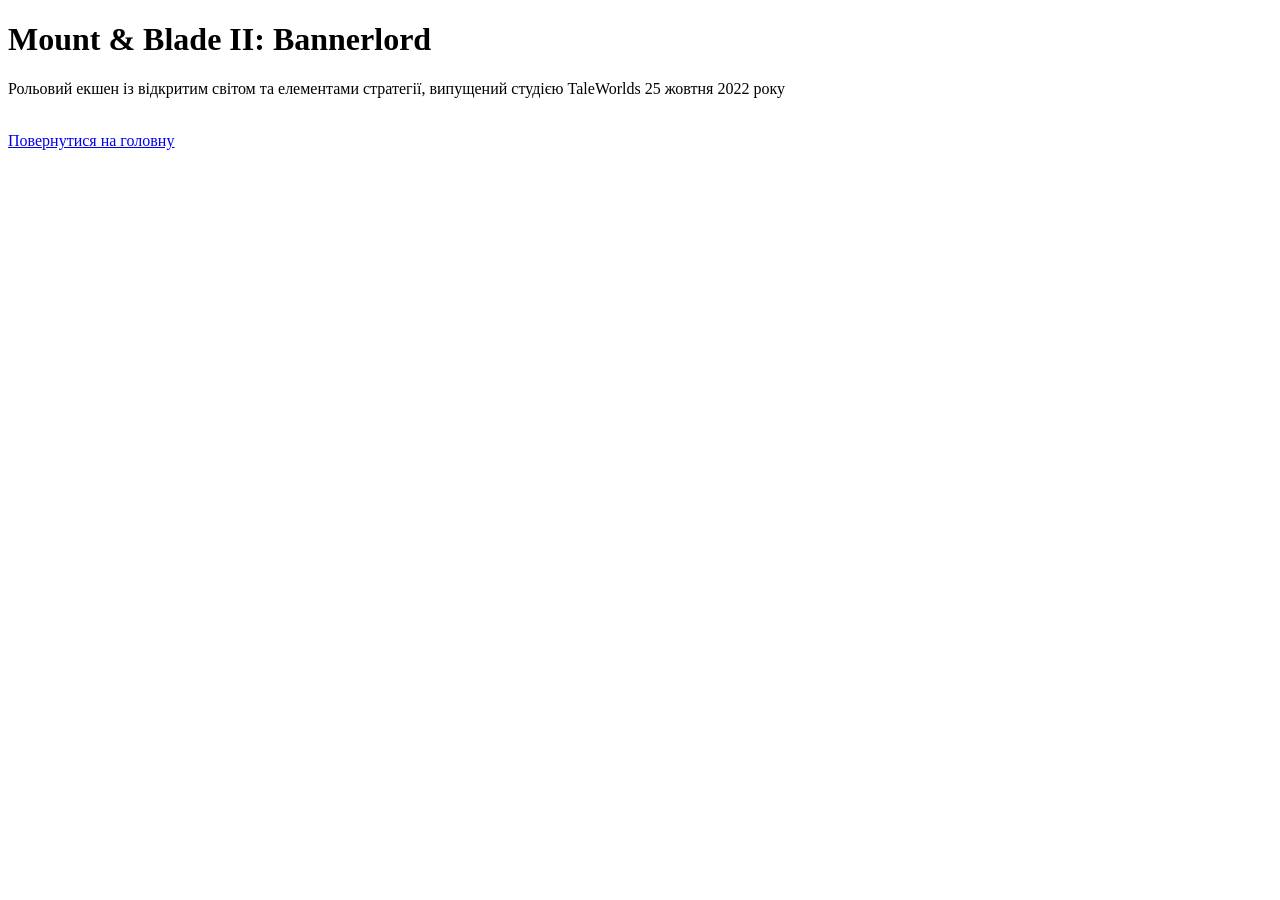
==== bannerlord.html @ 144d04d4 "Лаб_1" ====
<!DOCTYPE html>
<html lang="uk">
<head>
    <meta charset="UTF-8">
    <meta name="Maksym" content="Pinchuk">
    <title>Огляд Bannerlord</title>
</head>
<body>
    <h1>Mount & Blade II: Bannerlord</h1>
    <p>Рольовий екшен із відкритим світом та елементами стратегії, випущений студією TaleWorlds 25 жовтня 2022 року</p>
    <br>
    <a href="index.html">Повернутися на головну</a>
</body>
</html>
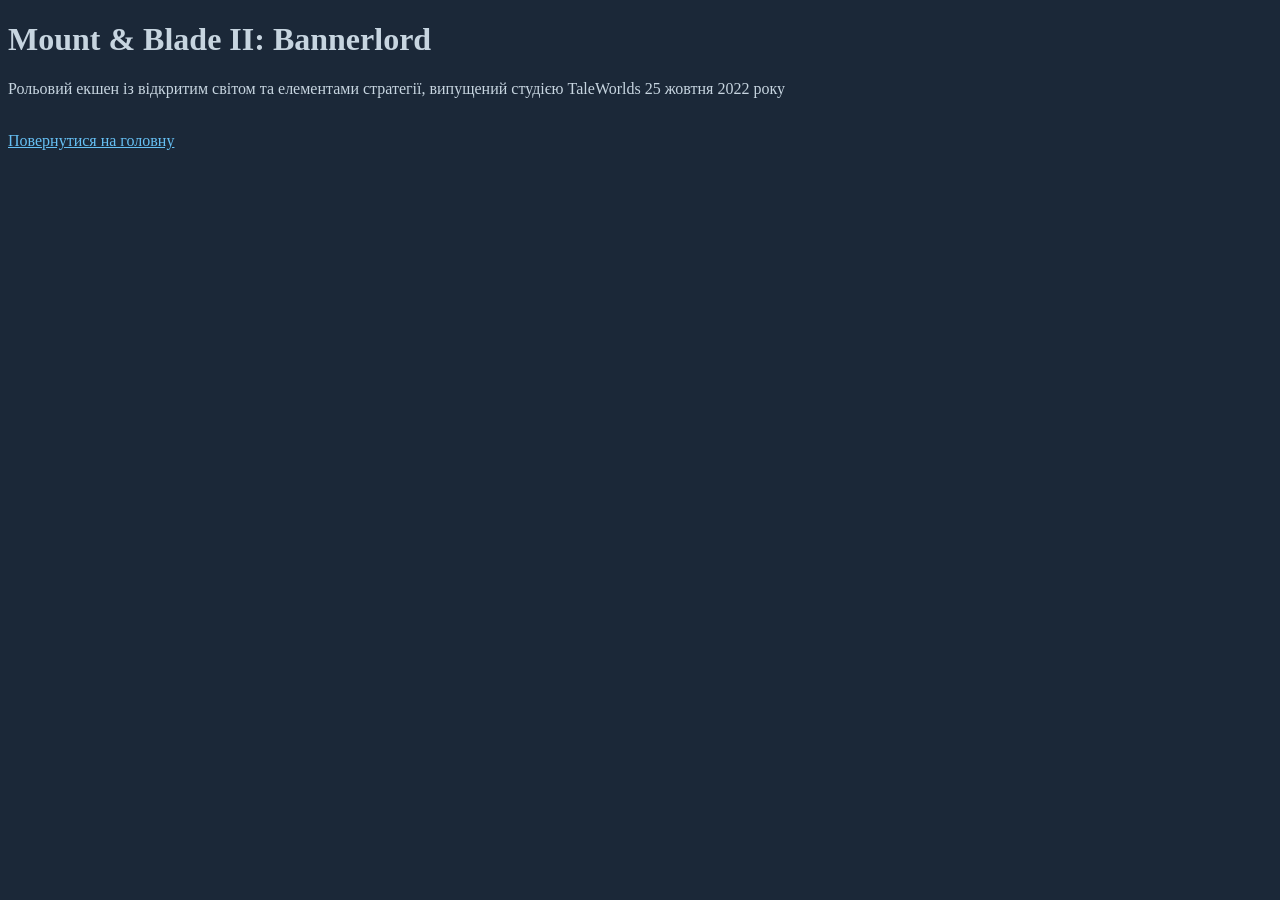
==== commit 02af2aa3: "Lab 2" ====
--- a/bannerlord.html
+++ b/bannerlord.html
@@ -2,10 +2,10 @@
 <html lang="uk">
 <head>
     <meta charset="UTF-8">
-    <meta name="Maksym" content="Pinchuk">
+    <meta name="author" content="Maksym Pinchuk">
     <title>Огляд Bannerlord</title>
 </head>
-<body>
+<body bgcolor="#1b2838" text="#c7d5e0" link="#66c0f4" vlink="#a3b4c6" alink="#ffffff">
     <h1>Mount & Blade II: Bannerlord</h1>
     <p>Рольовий екшен із відкритим світом та елементами стратегії, випущений студією TaleWorlds 25 жовтня 2022 року</p>
     <br>
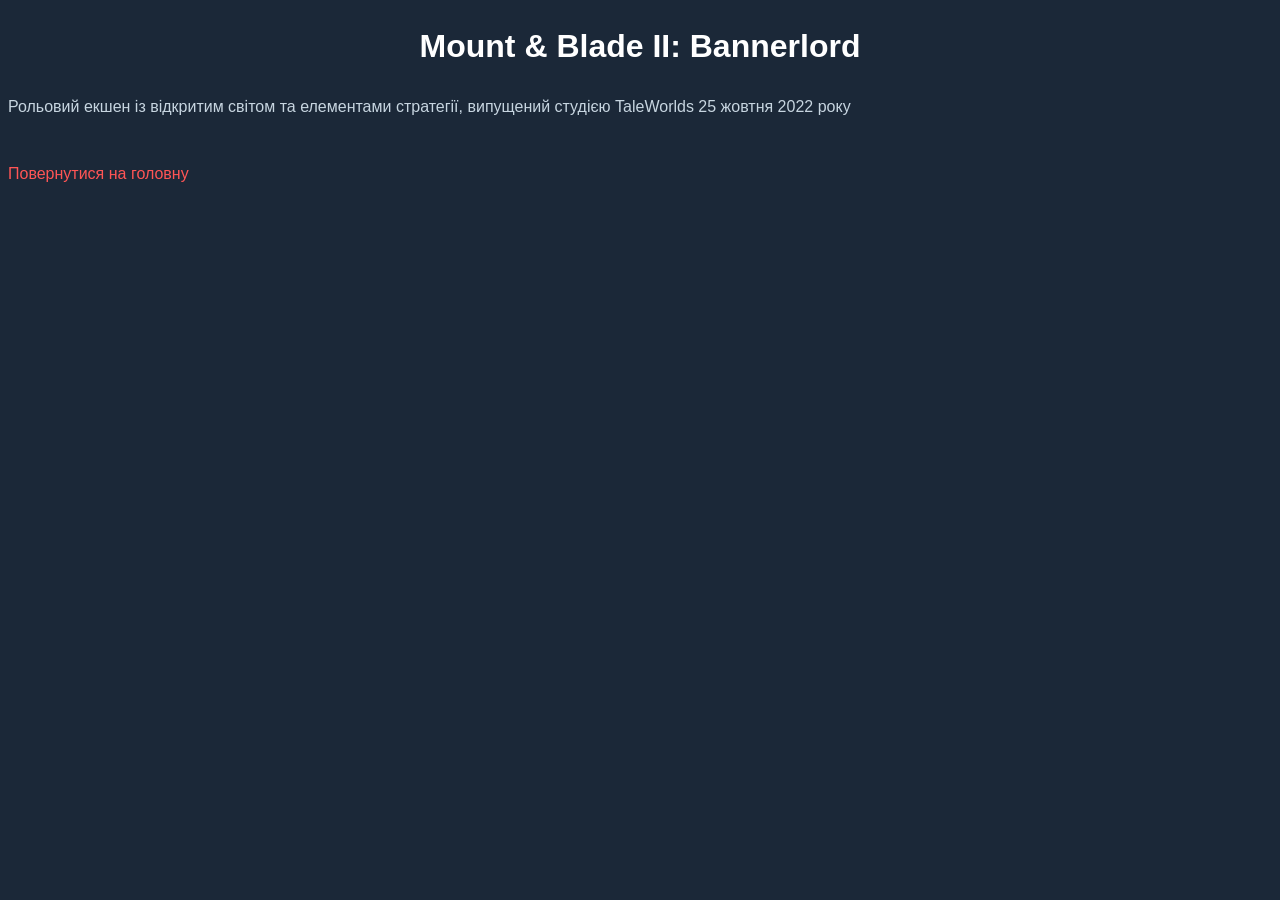
==== commit 6acc28d7: "Lab 3" ====
--- a/bannerlord.html
+++ b/bannerlord.html
@@ -4,8 +4,15 @@
     <meta charset="UTF-8">
     <meta name="author" content="Maksym Pinchuk">
     <title>Огляд Bannerlord</title>
+        <link rel="stylesheet" href="style.css">
+
+    <style>
+        a {
+            color: #ff5555;
+        }
+    </style>
 </head>
-<body bgcolor="#1b2838" text="#c7d5e0" link="#66c0f4" vlink="#a3b4c6" alink="#ffffff">
+<body">
     <h1>Mount & Blade II: Bannerlord</h1>
     <p>Рольовий екшен із відкритим світом та елементами стратегії, випущений студією TaleWorlds 25 жовтня 2022 року</p>
     <br>
--- a/style.css
+++ b/style.css
@@ -0,0 +1,55 @@
+body {
+    background-color: #1b2838; 
+    color: #c7d5e0;            
+    font-family: Arial, sans-serif; 
+    line-height: 1.6;
+}
+
+h1, h2, h3 {
+    color: #ffffff;
+    text-align: center;
+}
+
+a {
+    color: #66c0f4; 
+    text-decoration: none;
+}
+.mine{
+    display: flex;
+    justify-content: center; 
+}
+
+#mobs-title {
+    color: #a3b4c6;
+    font-style: italic;
+}
+
+.special-text {
+    color: #ffcc00 !important; 
+    font-weight: bold;
+    font-size: 18px; 
+}
+
+ul, ol, dl {
+    background-color: #171a21; 
+    border: 2px solid #2a475e; 
+    padding: 15px 30px;        
+    margin: 20px 0;            
+}
+
+table {
+    width: 100%;
+    border-collapse: collapse; 
+    margin-bottom: 25px; 
+}
+
+th, td {
+    border: 1px solid #455465; 
+    padding: 12px;             
+    text-align: center;
+}
+
+th {
+    background-color: #2a475e; 
+    color: #ffffff;
+}
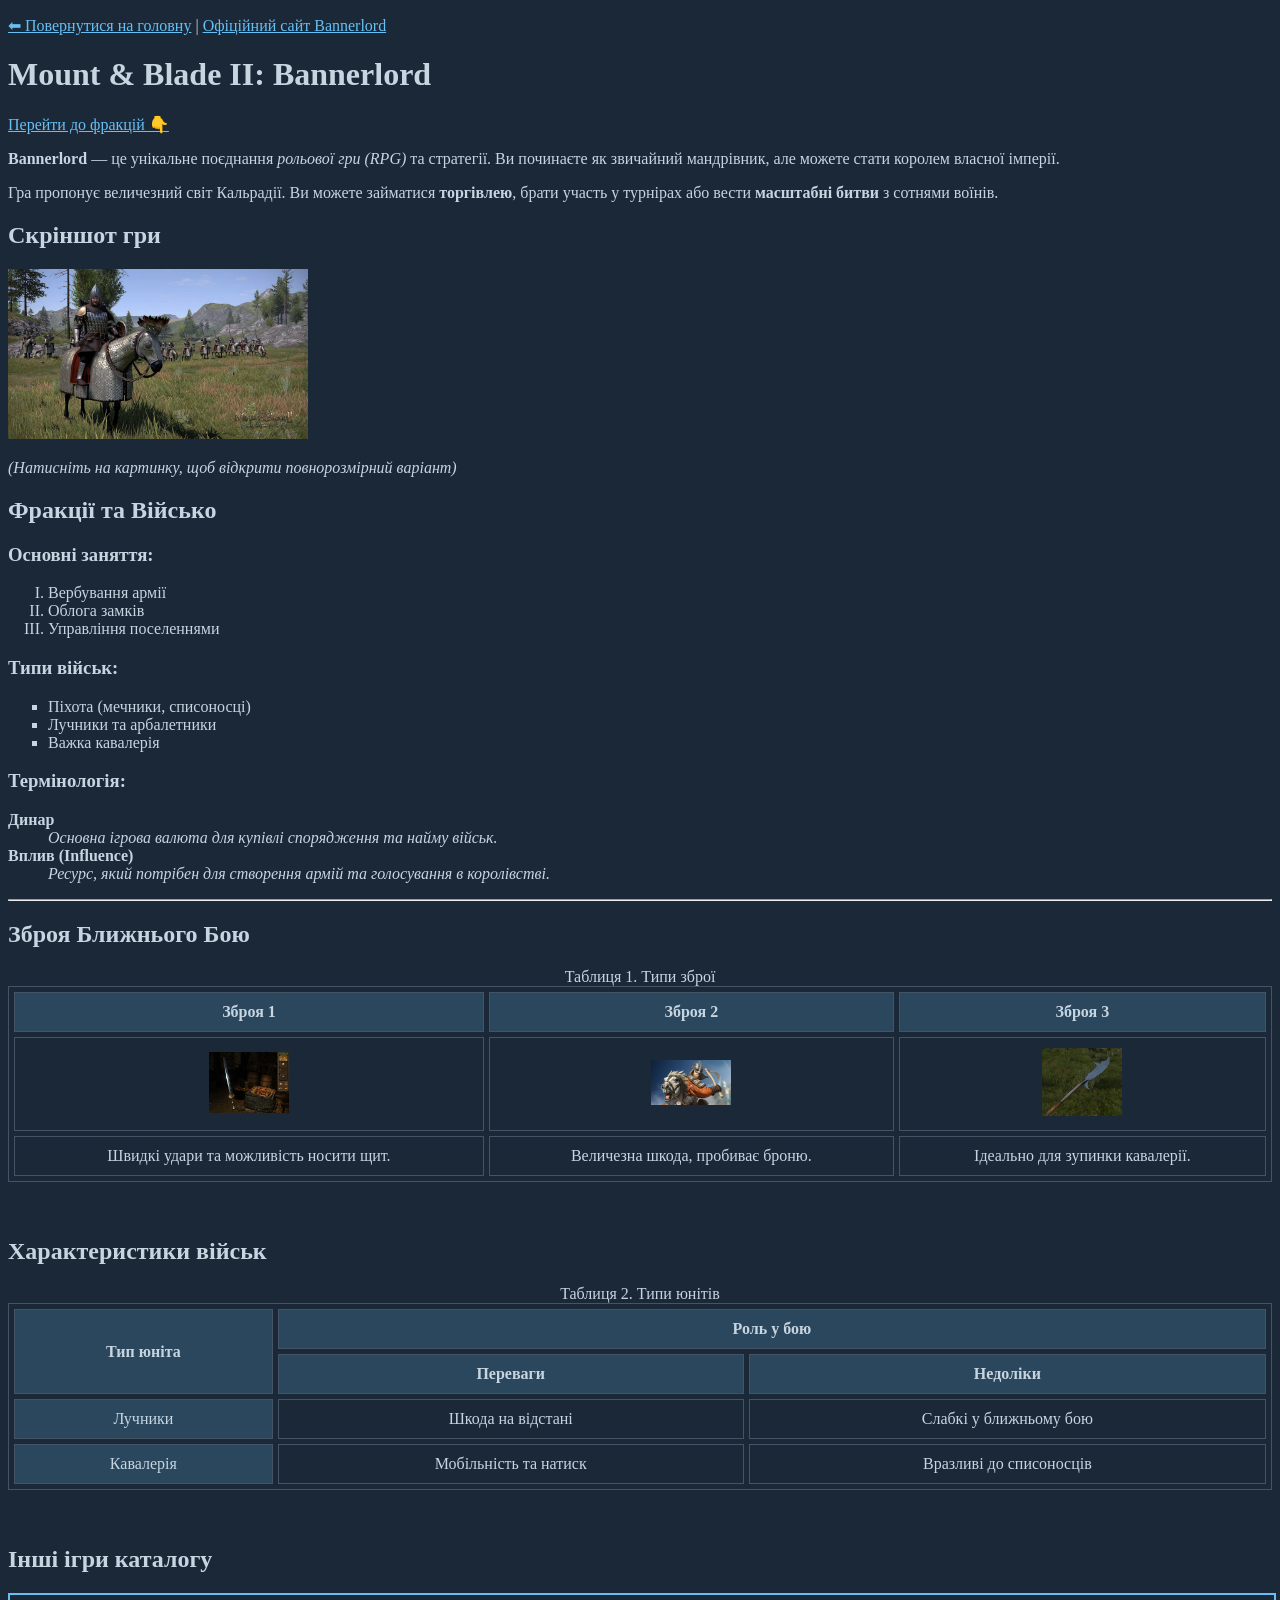
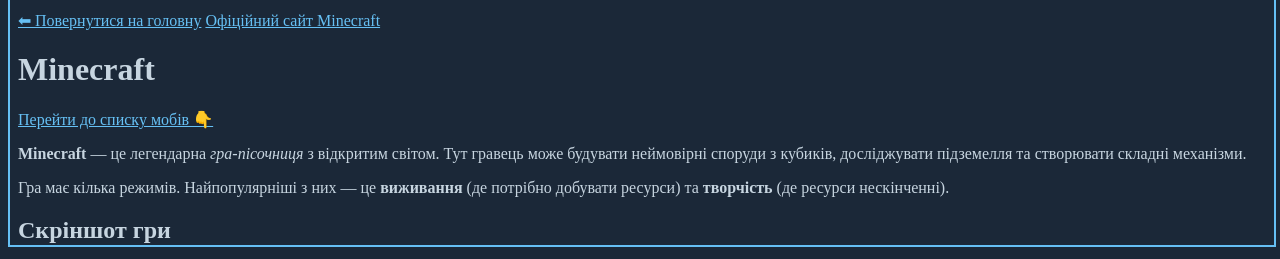
==== commit a26e3bc9: "Lab 2 ready_ful" ====
--- a/bannerlord.html
+++ b/bannerlord.html
@@ -3,19 +3,111 @@
 <head>
     <meta charset="UTF-8">
     <meta name="author" content="Maksym Pinchuk">
-    <title>Огляд Bannerlord</title>
-        <link rel="stylesheet" href="style.css">
+    <title>Огляд Mount & Blade II: Bannerlord</title>
+</head>
 
-    <style>
-        a {
-            color: #ff5555;
-        }
-    </style>
-</head>
-<body">
+<body bgcolor="#1b2838" text="#c7d5e0" link="#66c0f4" vlink="#a3b4c6" alink="#ffffff">
+
+    <p>
+        <a href="index.html">⬅ Повернутися на головну</a> | 
+        <a href="https://www.taleworlds.com/en/Games/Bannerlord" target="_blank">Офіційний сайт Bannerlord</a>
+    </p>
+
     <h1>Mount & Blade II: Bannerlord</h1>
-    <p>Рольовий екшен із відкритим світом та елементами стратегії, випущений студією TaleWorlds 25 жовтня 2022 року</p>
-    <br>
-    <a href="index.html">Повернутися на головну</a>
+
+    <p><a href="#factions">Перейти до фракцій 👇</a></p>
+
+    <p><b>Bannerlord</b> — це унікальне поєднання <i>рольової гри (RPG)</i> та стратегії. Ви починаєте як звичайний мандрівник, але можете стати королем власної імперії.</p>
+    
+    <p>Гра пропонує величезний світ Кальрадії. Ви можете займатися <b>торгівлею</b>, брати участь у турнірах або вести <b>масштабні битви</b> з сотнями воїнів.</p>
+
+    <h2>Скріншот гри</h2>
+    <a href="banner_main.jpeg" target="_blank">
+        <img src="banner_main.jpeg" alt="Bannerlord скріншот" width="300" height="170">
+    </a>
+    <p><i>(Натисніть на картинку, щоб відкрити повнорозмірний варіант)</i></p>
+
+    <h2 id="factions">Фракції та Військо</h2>
+    
+    <h3>Основні заняття:</h3>
+    <ol type="I">
+        <li>Вербування армії</li>
+        <li>Облога замків</li>
+        <li>Управління поселеннями</li>
+    </ol>
+
+    <h3>Типи військ:</h3>
+    <ul type="square">
+        <li>Піхота (мечники, списоносці)</li>
+        <li>Лучники та арбалетники</li>
+        <li>Важка кавалерія</li>
+    </ul>
+
+    <h3>Термінологія:</h3>
+    <dl>
+        <dt><b>Динар</b></dt>
+        <dd><i>Основна ігрова валюта для купівлі спорядження та найму військ.</i></dd>
+        
+        <dt><b>Вплив (Influence)</b></dt>
+        <dd><i>Ресурс, який потрібен для створення армій та голосування в королівстві.</i></dd>
+    </dl>
+
+    <hr>
+
+    <h2>Зброя Ближнього Бою</h2>
+    <table border="1" bordercolor="#455465" cellspacing="5" cellpadding="10" width="100%">
+        <caption>Таблиця 1. Типи зброї</caption>
+        <tr bgcolor="#2a475e">
+            <th>Зброя 1</th>
+            <th>Зброя 2</th>
+            <th>Зброя 3</th>
+        </tr>
+        <tr align="center">
+            <td><img src="sword.jpeg" alt="Одноручний меч" width="80"></td>
+            <td><img src="axe.jpeg" alt="Дворучна сокира" width="80"></td>
+            <td><img src="spear.jpeg" alt="Спис" width="80"></td>
+        </tr>
+        <tr align="center">
+            <td>Швидкі удари та можливість носити щит.</td>
+            <td>Величезна шкода, пробиває броню.</td>
+            <td>Ідеально для зупинки кавалерії.</td>
+        </tr>
+    </table>
+
+    <br><br>
+
+    <h2>Характеристики військ</h2>
+    <table border="1" bordercolor="#455465" cellspacing="5" cellpadding="10" width="100%">
+        <caption>Таблиця 2. Типи юнітів</caption>
+        <colgroup>
+            <col align="center" bgcolor="#2a475e">
+            <col align="center">
+            <col align="center">
+        </colgroup>
+        <tr>
+            <th rowspan="2" valign="middle">Тип юніта</th>
+            <th colspan="2" bgcolor="#2a475e">Роль у бою</th>
+        </tr>
+        <tr bgcolor="#2a475e">
+            <th>Переваги</th>
+            <th>Недоліки</th>
+        </tr>
+        <tr align="center">
+            <td>Лучники</td>
+            <td>Шкода на відстані</td>
+            <td>Слабкі у ближньому бою</td>
+        </tr>
+        <tr align="center">
+            <td>Кавалерія</td>
+            <td>Мобільність та натиск</td>
+            <td>Вразливі до списоносців</td>
+        </tr>
+    </table>
+
+    <br><br>
+
+    <h2>Інші ігри каталогу</h2>
+    <iframe src="minecraft.html" width="100%" height="250" style="border: 2px solid #66c0f4;"></iframe>
+
 </body>
 </html>
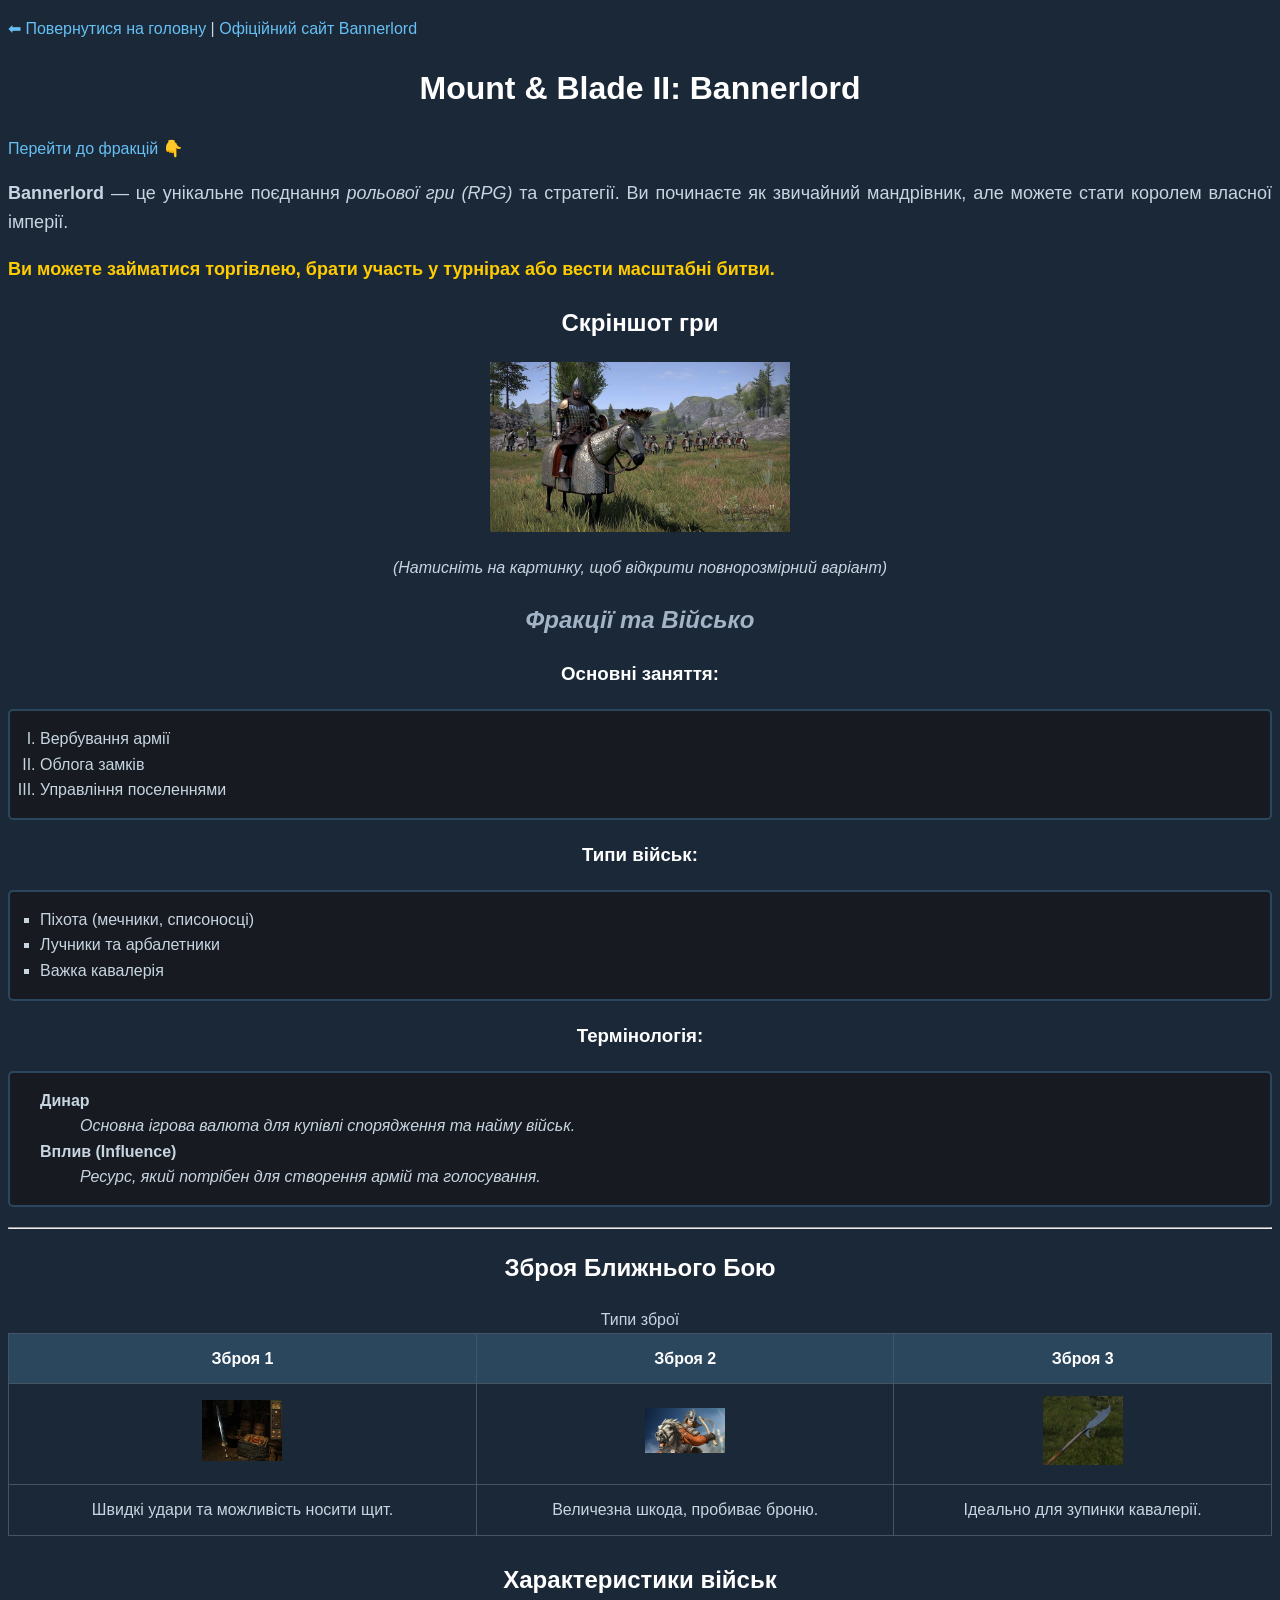
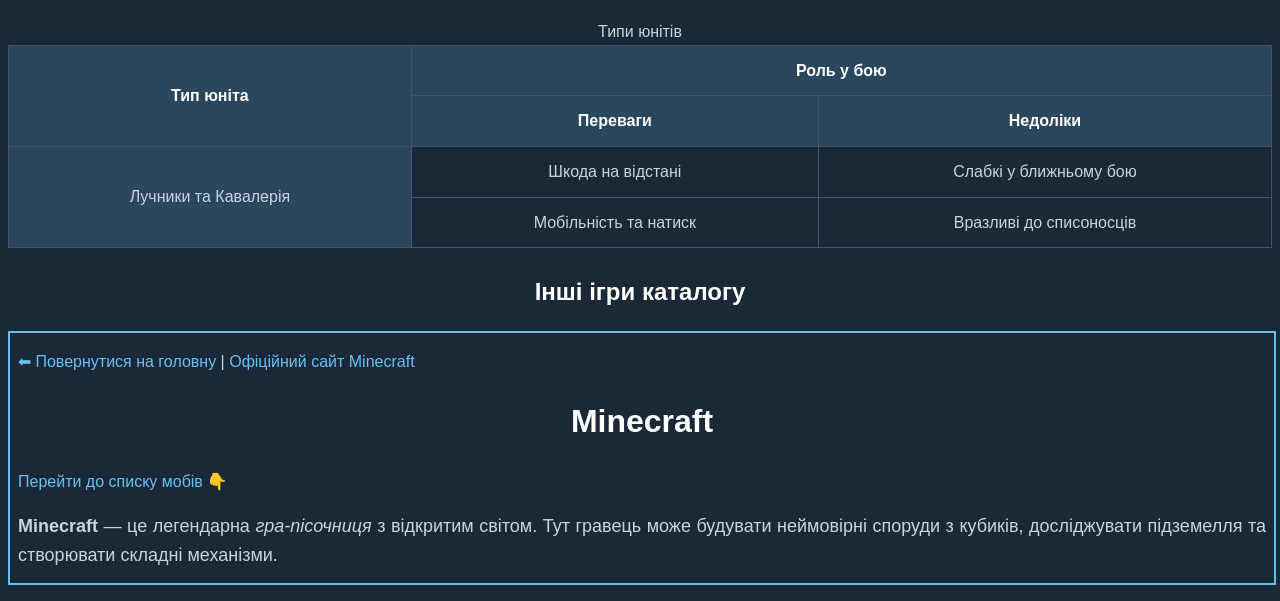
==== commit 2f76a802: "Lab 3 ready_full" ====
--- a/bannerlord.html
+++ b/bannerlord.html
@@ -4,10 +4,10 @@
     <meta charset="UTF-8">
     <meta name="author" content="Maksym Pinchuk">
     <title>Огляд Mount & Blade II: Bannerlord</title>
+    <link rel="stylesheet" href="style.css">
 </head>
 
-<body bgcolor="#1b2838" text="#c7d5e0" link="#66c0f4" vlink="#a3b4c6" alink="#ffffff">
-
+<body>
     <p>
         <a href="index.html">⬅ Повернутися на головну</a> | 
         <a href="https://www.taleworlds.com/en/Games/Bannerlord" target="_blank">Офіційний сайт Bannerlord</a>
@@ -17,15 +17,17 @@
 
     <p><a href="#factions">Перейти до фракцій 👇</a></p>
 
-    <p><b>Bannerlord</b> — це унікальне поєднання <i>рольової гри (RPG)</i> та стратегії. Ви починаєте як звичайний мандрівник, але можете стати королем власної імперії.</p>
+    <p style="text-align: justify; font-size: 18px;"><b>Bannerlord</b> — це унікальне поєднання <i>рольової гри (RPG)</i> та стратегії. Ви починаєте як звичайний мандрівник, але можете стати королем власної імперії.</p>
     
-    <p>Гра пропонує величезний світ Кальрадії. Ви можете займатися <b>торгівлею</b>, брати участь у турнірах або вести <b>масштабні битви</b> з сотнями воїнів.</p>
+    <p class="special-text">Ви можете займатися торгівлею, брати участь у турнірах або вести масштабні битви.</p>
 
     <h2>Скріншот гри</h2>
-    <a href="banner_main.jpeg" target="_blank">
-        <img src="banner_main.jpeg" alt="Bannerlord скріншот" width="300" height="170">
-    </a>
-    <p><i>(Натисніть на картинку, щоб відкрити повнорозмірний варіант)</i></p>
+    <center>
+        <a href="banner_main.jpeg" target="_blank">
+            <img src="banner_main.jpeg" alt="Bannerlord скріншот" width="300" height="170">
+        </a>
+        <p><i>(Натисніть на картинку, щоб відкрити повнорозмірний варіант)</i></p>
+    </center>
 
     <h2 id="factions">Фракції та Військо</h2>
     
@@ -47,64 +49,58 @@
     <dl>
         <dt><b>Динар</b></dt>
         <dd><i>Основна ігрова валюта для купівлі спорядження та найму військ.</i></dd>
-        
         <dt><b>Вплив (Influence)</b></dt>
-        <dd><i>Ресурс, який потрібен для створення армій та голосування в королівстві.</i></dd>
+        <dd><i>Ресурс, який потрібен для створення армій та голосування.</i></dd>
     </dl>
 
     <hr>
 
     <h2>Зброя Ближнього Бою</h2>
-    <table border="1" bordercolor="#455465" cellspacing="5" cellpadding="10" width="100%">
-        <caption>Таблиця 1. Типи зброї</caption>
-        <tr bgcolor="#2a475e">
+    <table>
+        <caption>Типи зброї</caption>
+        <tr>
             <th>Зброя 1</th>
             <th>Зброя 2</th>
             <th>Зброя 3</th>
         </tr>
-        <tr align="center">
+        <tr>
             <td><img src="sword.jpeg" alt="Одноручний меч" width="80"></td>
             <td><img src="axe.jpeg" alt="Дворучна сокира" width="80"></td>
             <td><img src="spear.jpeg" alt="Спис" width="80"></td>
         </tr>
-        <tr align="center">
+        <tr>
             <td>Швидкі удари та можливість носити щит.</td>
             <td>Величезна шкода, пробиває броню.</td>
             <td>Ідеально для зупинки кавалерії.</td>
         </tr>
     </table>
 
-    <br><br>
-
     <h2>Характеристики військ</h2>
-    <table border="1" bordercolor="#455465" cellspacing="5" cellpadding="10" width="100%">
-        <caption>Таблиця 2. Типи юнітів</caption>
+    <table>
+        <caption>Типи юнітів</caption>
         <colgroup>
-            <col align="center" bgcolor="#2a475e">
-            <col align="center">
-            <col align="center">
+            <col style="background-color: #2a475e;">
+            <col>
+            <col>
         </colgroup>
         <tr>
             <th rowspan="2" valign="middle">Тип юніта</th>
-            <th colspan="2" bgcolor="#2a475e">Роль у бою</th>
+            <th colspan="2">Роль у бою</th>
         </tr>
-        <tr bgcolor="#2a475e">
+        <tr>
             <th>Переваги</th>
             <th>Недоліки</th>
         </tr>
-        <tr align="center">
-            <td>Лучники</td>
+        <tr>
+            <td rowspan="2" valign="middle">Лучники та Кавалерія</td>
             <td>Шкода на відстані</td>
             <td>Слабкі у ближньому бою</td>
         </tr>
-        <tr align="center">
-            <td>Кавалерія</td>
+        <tr>
             <td>Мобільність та натиск</td>
             <td>Вразливі до списоносців</td>
         </tr>
     </table>
-
-    <br><br>
 
     <h2>Інші ігри каталогу</h2>
     <iframe src="minecraft.html" width="100%" height="250" style="border: 2px solid #66c0f4;"></iframe>
--- a/style.css
+++ b/style.css
@@ -0,0 +1,79 @@
+body {
+    background-color: #1b2838;
+    color: #c7d5e0;
+    font-family: Arial, sans-serif; 
+    line-height: 1.6;
+}
+
+h1, h2, h3 {
+    color: #ffffff;
+    text-align: center;
+}
+
+a {
+    color: #66c0f4;
+    text-decoration: none;
+}
+
+a:hover {
+    text-decoration: underline;
+}
+
+#mobs, #gameplay, #factions {
+    color: #a3b4c6;
+    font-style: italic;
+}
+
+.special-text {
+    color: #ffcc00 !important;
+    font-weight: bold;
+    font-size: 18px; 
+}
+
+ul, ol, dl {
+    background-color: #171a21;
+    border: 2px solid #2a475e;
+    padding: 15px 30px;
+    margin: 20px 0;
+    border-radius: 5px;
+}
+
+table {
+    width: 100%;
+    border-collapse: collapse;
+    margin-bottom: 25px; 
+}
+
+th, td {
+    border: 1px solid #455465;
+    padding: 12px;
+    text-align: center;
+}
+
+th {
+    background-color: #2a475e;
+    color: #ffffff;
+}
+
+.game-gallery {
+    display: flex;
+    justify-content: center;
+    gap: 40px;
+    margin-top: 30px;
+}
+
+.game-card {
+    text-align: center;
+}
+
+.game-card img {
+    border: 3px solid #2a475e;
+    border-radius: 8px;
+    display: block;
+    margin-bottom: 15px;
+    transition: 0.3s;
+}
+
+.game-card img:hover {
+    border-color: #66c0f4;
+}
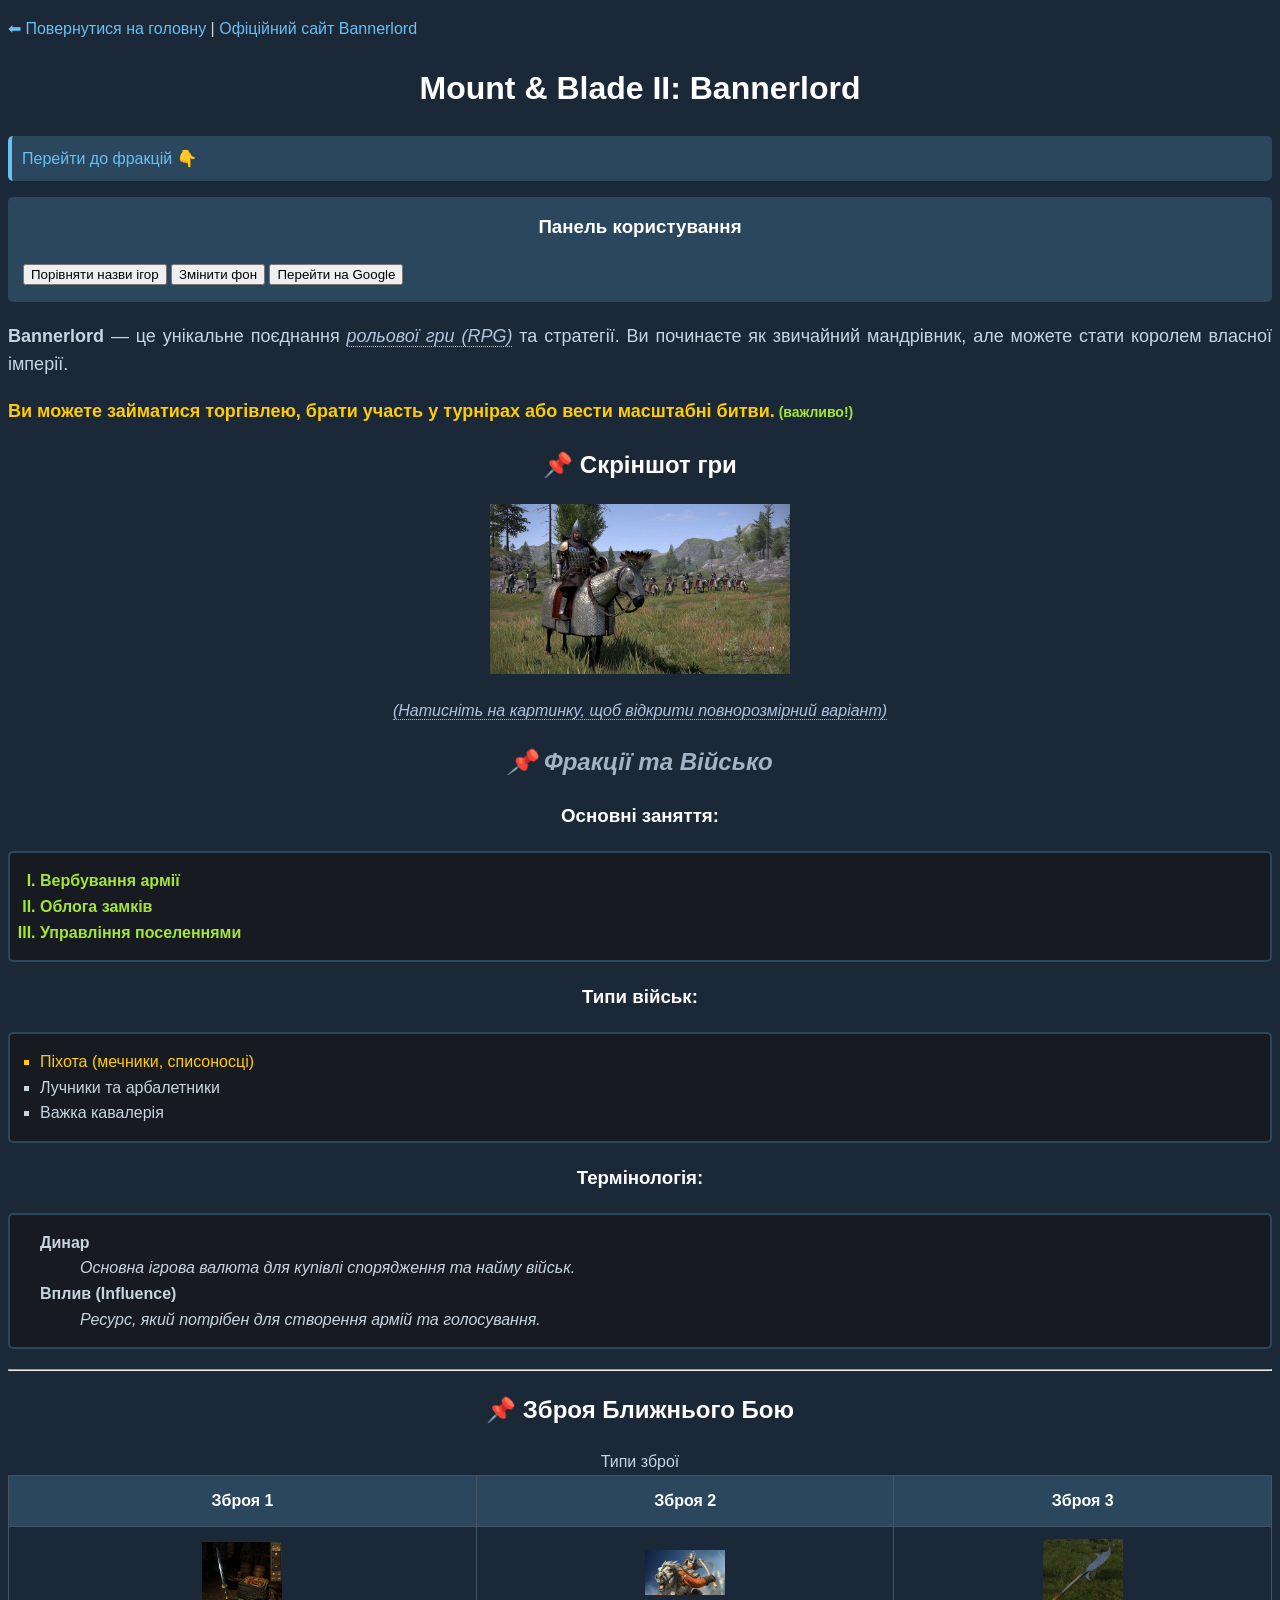
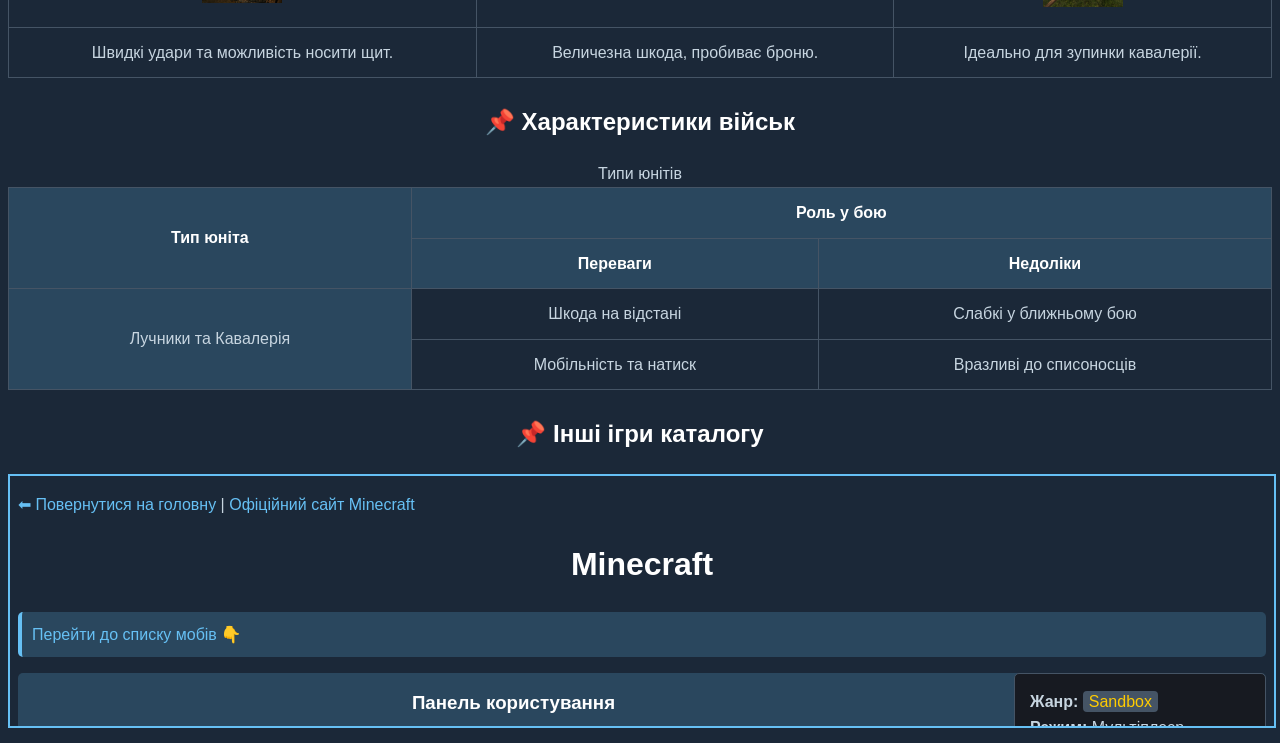
==== commit 193400a8: "Lab_6" ====
--- a/bannerlord.html
+++ b/bannerlord.html
@@ -5,6 +5,7 @@
     <meta name="author" content="Maksym Pinchuk">
     <title>Огляд Mount & Blade II: Bannerlord</title>
     <link rel="stylesheet" href="style.css">
+    <script src="script.js" defer></script>
 </head>
 
 <body>
@@ -16,6 +17,13 @@
     <h1>Mount & Blade II: Bannerlord</h1>
 
     <p><a href="#factions">Перейти до фракцій 👇</a></p>
+
+    <div style="background-color: #2a475e; padding: 15px; border-radius: 5px; margin-bottom: 20px;">
+        <h3 style="margin-top: 0;">Панель користування</h3>
+        <button onclick="compareGameTitles('Minecraft', 'Counter-Strike 2')">Порівняти назви ігор</button>
+        <button onclick="temporaryBgChange()">Змінити фон</button>
+        <button onclick="leaveSite()">Перейти на Google</button>
+    </div>
 
     <p style="text-align: justify; font-size: 18px;"><b>Bannerlord</b> — це унікальне поєднання <i>рольової гри (RPG)</i> та стратегії. Ви починаєте як звичайний мандрівник, але можете стати королем власної імперії.</p>
     
--- a/style.css
+++ b/style.css
@@ -8,20 +8,6 @@
 h1, h2, h3 {
     color: #ffffff;
     text-align: center;
-}
-
-a {
-    color: #66c0f4;
-    text-decoration: none;
-}
-
-a:hover {
-    text-decoration: underline;
-}
-
-#mobs, #gameplay, #factions {
-    color: #a3b4c6;
-    font-style: italic;
 }
 
 .special-text {
@@ -76,4 +62,84 @@
 
 .game-card img:hover {
     border-color: #66c0f4;
+}
+
+.mobs {
+    color: #da5454;
+    font-style: italic;
+}
+
+#mobs, #gameplay, #factions {
+    color: #a3b4c6;
+    font-style: italic;
+}
+
+p i {
+    color: #b0c4de;
+    border-bottom: 1px dotted #b0c4de;
+}
+
+ol > li {
+    color: #a3e635;
+    font-weight: bold;
+}
+
+h1 + p {
+    background-color: #2a475e;
+    padding: 10px;
+    border-radius: 5px;
+    border-left: 4px solid #66c0f4; 
+}
+
+a:link { color: #66c0f4; text-decoration: none; }
+a:visited { color: #a3b4c6; text-decoration: none; }
+a:hover { color: #ffffff; text-decoration: underline; }
+a:active { color: #ff5555; text-decoration: underline; }
+
+span.highlight-badge {
+    background-color: #455465;
+    padding: 2px 6px;
+    border-radius: 4px;
+    color: #ffcc00;
+}
+
+.floating-info {
+    display: block;
+    float: right;
+    width: 220px;
+    background-color: #171a21;
+    border: 1px solid #455465;
+    padding: 15px;
+    margin: 0 0 15px 20px;
+    border-radius: 5px;
+}
+
+.game-card {
+    position: relative;
+}
+
+.hot-label {
+    position: absolute;
+    top: -10px;
+    right: -10px;
+    background-color: #da5454;
+    color: white;
+    padding: 5px 10px;
+    font-weight: bold;
+    border-radius: 5px;
+    transform: rotate(15deg);
+}
+
+ul li:first-child {
+    color: #ffcc00;
+}
+
+h2::before {
+    content: "📌 ";
+}
+
+.special-text::after {
+    content: " (важливо!)";
+    font-size: 14px;
+    color: #a3e635;
 }
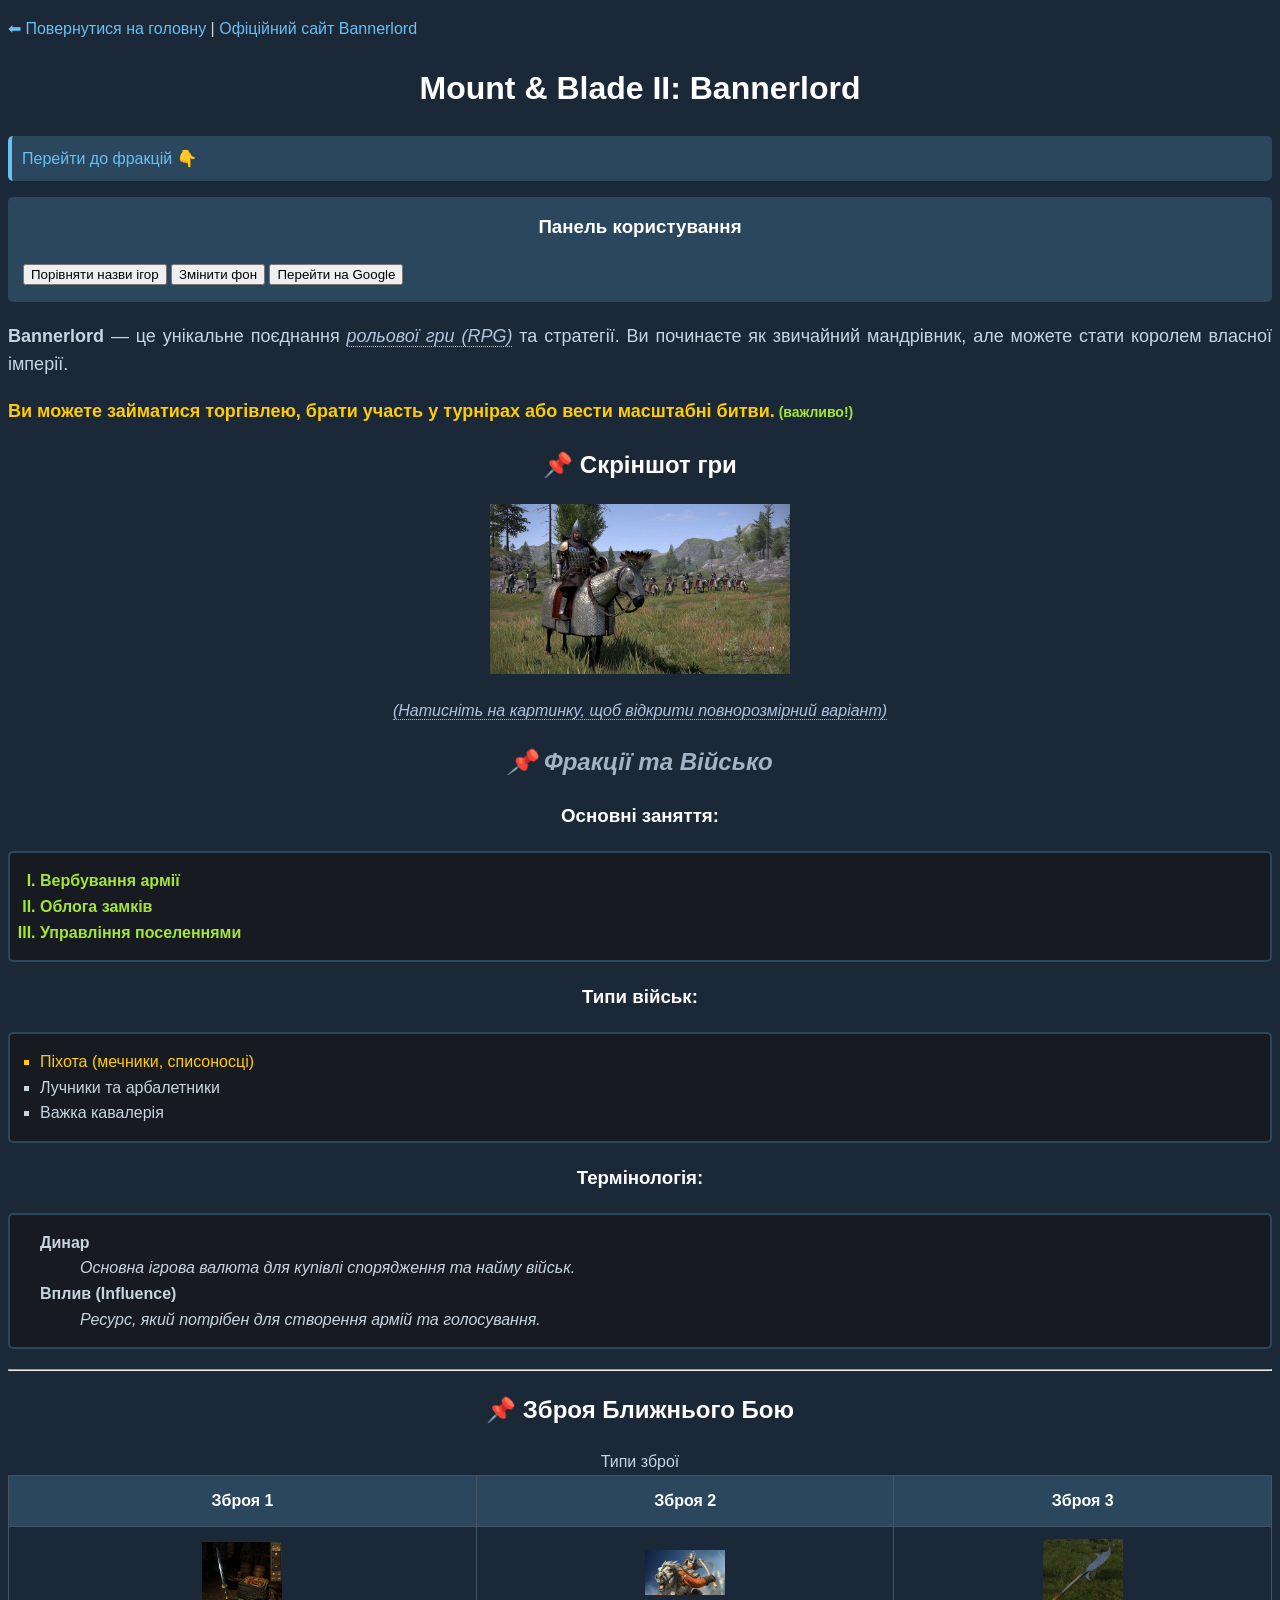
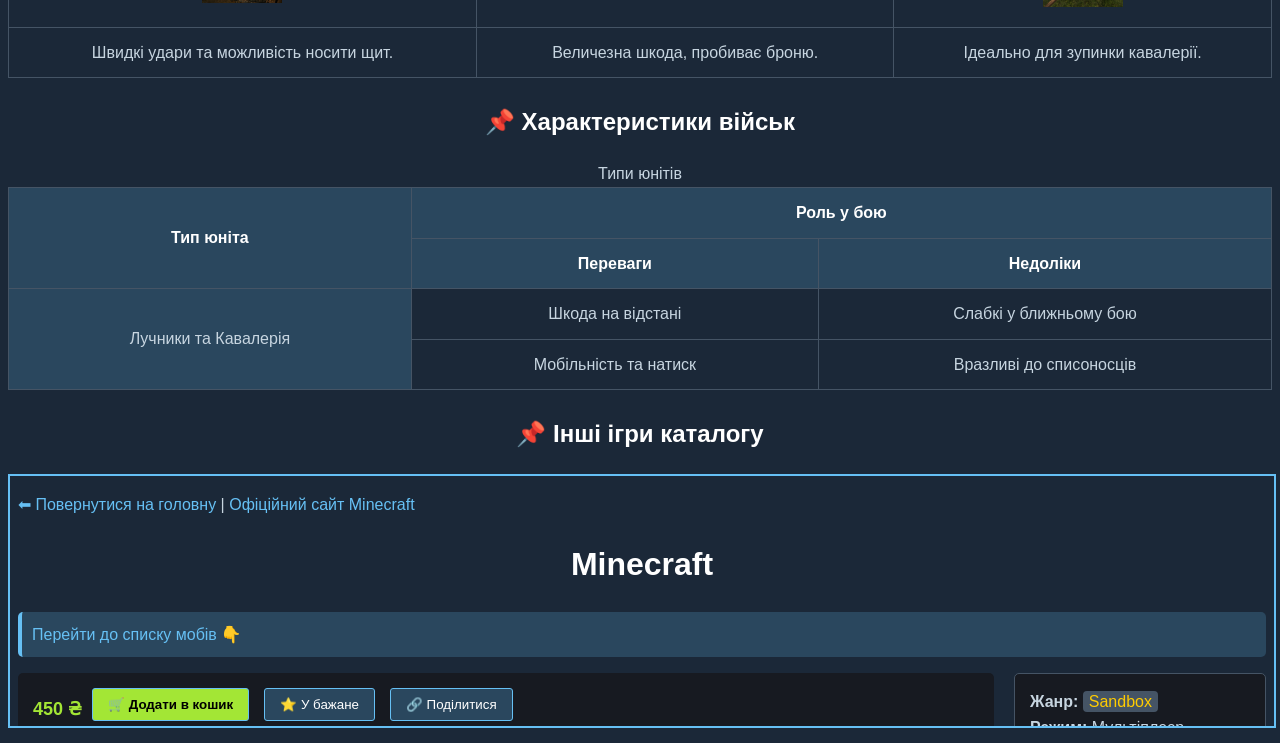
==== commit 213e789d: "Lab_7" ====
--- a/bannerlord.html
+++ b/bannerlord.html
@@ -20,7 +20,7 @@
 
     <div style="background-color: #2a475e; padding: 15px; border-radius: 5px; margin-bottom: 20px;">
         <h3 style="margin-top: 0;">Панель користування</h3>
-        <button onclick="compareGameTitles('Minecraft', 'Counter-Strike 2')">Порівняти назви ігор</button>
+        <button onclick="compareGameTitles('Mount & Blade II: Bannerlord', 'Counter-Strike 2')">Порівняти назви ігор</button>
         <button onclick="temporaryBgChange()">Змінити фон</button>
         <button onclick="leaveSite()">Перейти на Google</button>
     </div>
--- a/style.css
+++ b/style.css
@@ -142,4 +142,13 @@
     content: " (важливо!)";
     font-size: 14px;
     color: #a3e635;
+}
+
+.highlight {
+    background-color: #ffcc00 !important;
+    color: #171a21 !important;
+    font-weight: bold;
+    transform: scale(1.05);
+    transition: 0.2s;
+    border-radius: 4px;
 }
